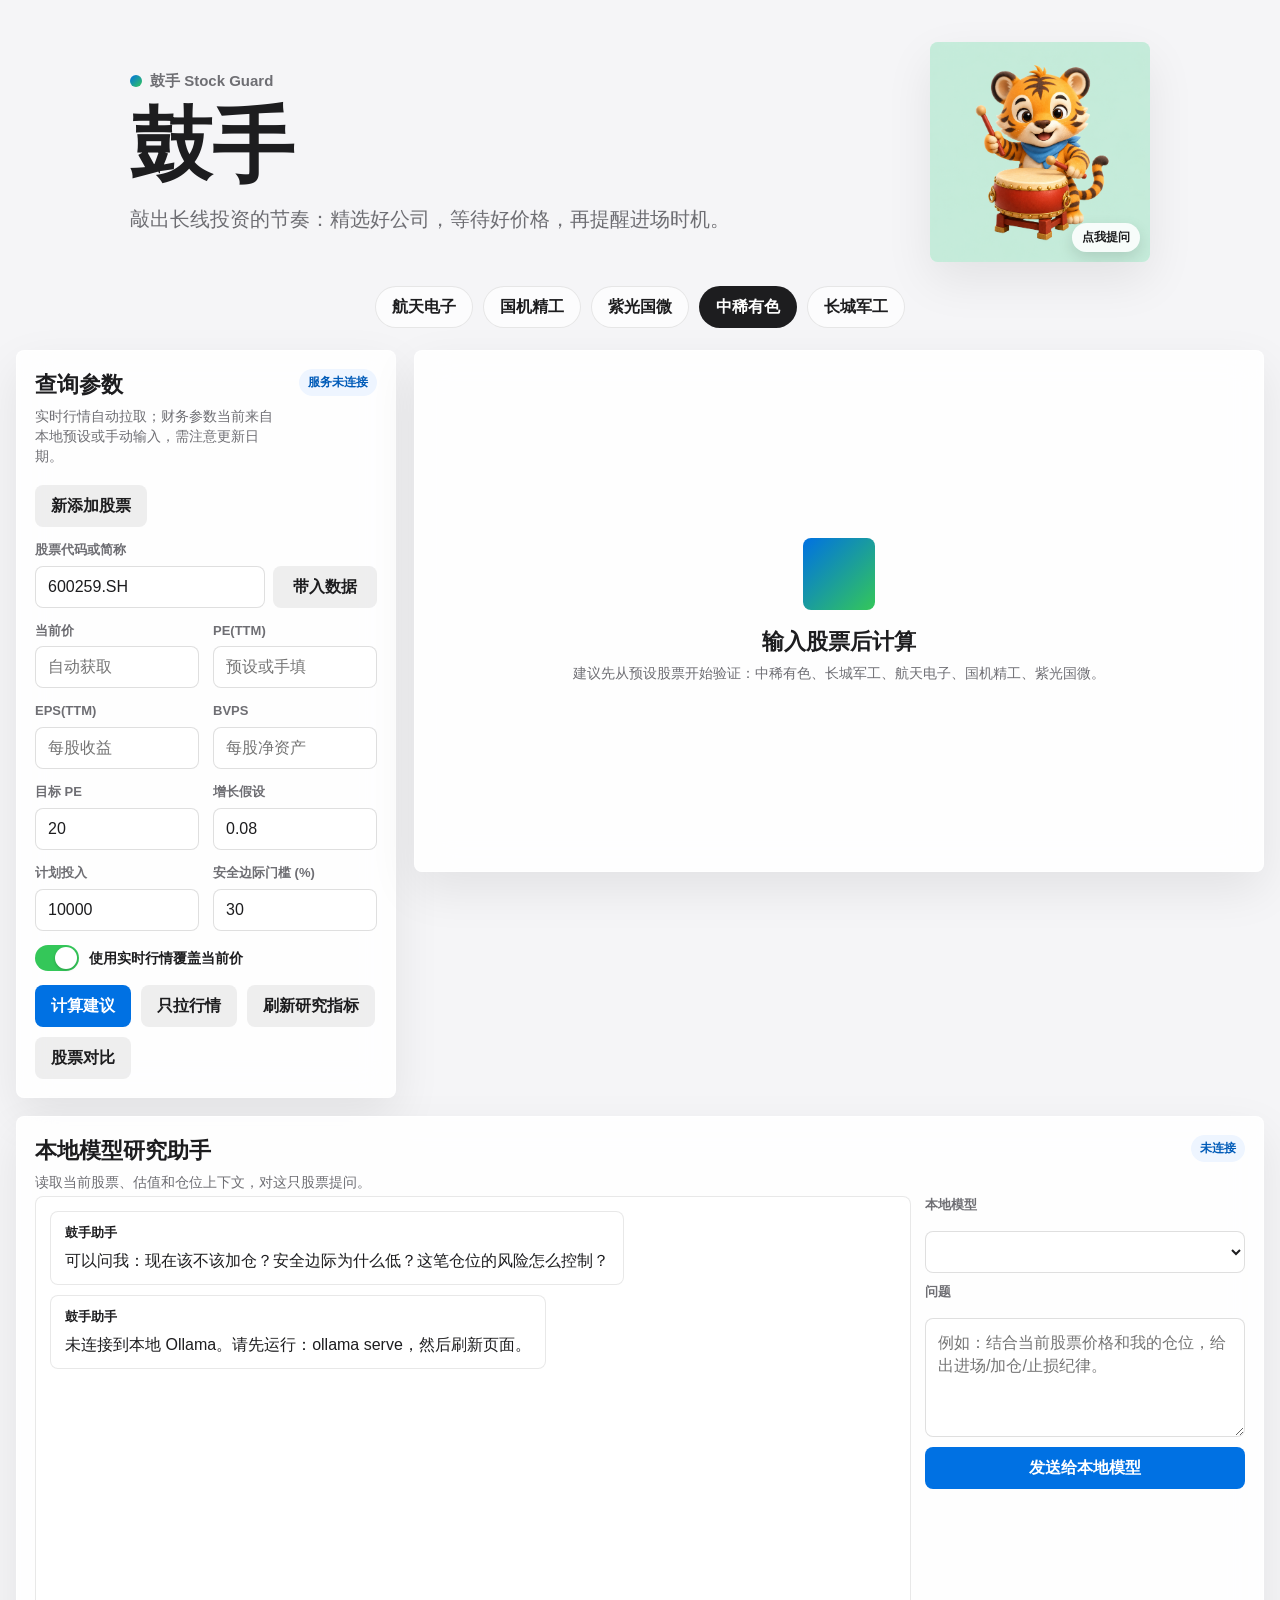
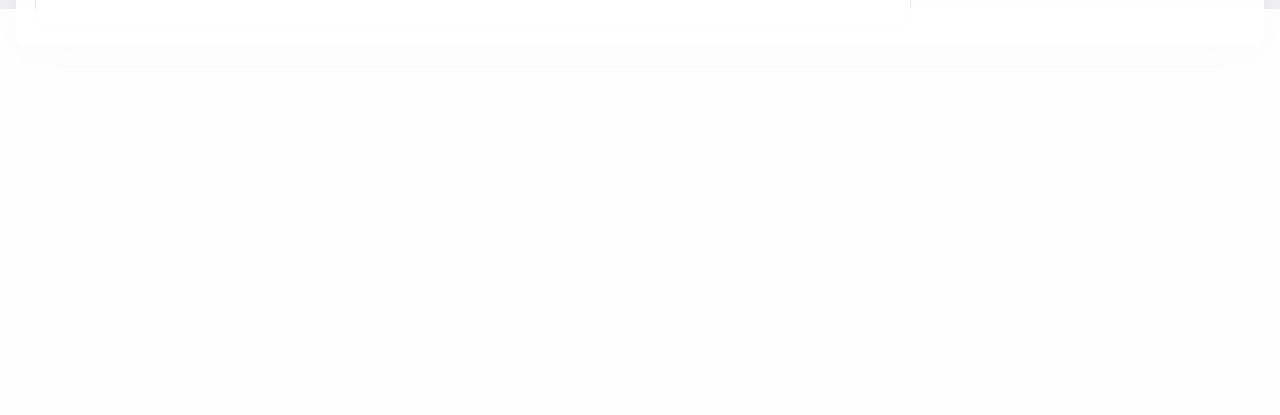
==== web/index.html @ e53aed9f "Initial Stock Guard project" ====
<!doctype html>
<html lang="zh-CN">
  <head>
    <meta charset="utf-8" />
    <meta name="viewport" content="width=device-width, initial-scale=1" />
    <title>鼓手 Stock Guard</title>
    <link rel="stylesheet" href="styles.css" />
  </head>
  <body>
    <main class="shell">
      <section class="hero">
        <div class="hero-copy">
          <div class="brandline">
            <span class="mark"></span>
            <span>鼓手 Stock Guard</span>
          </div>
          <h1>鼓手</h1>
          <p>敲出长线投资的节奏：精选好公司，等待好价格，再提醒进场时机。</p>
        </div>
        <button type="button" class="mascot-stage" id="mascotAsk" aria-label="点击小老虎，向本地模型提问">
          <img src="assets/stock-guard-tiger.png" alt="敲鼓的可爱小老虎" />
          <span>点我提问</span>
        </button>
        <div class="server-banner" id="serverBanner" hidden>
          当前是文件模式，请先启动本地服务，再打开 http://127.0.0.1:8787。
        </div>
      </section>

      <section class="quickbar" aria-label="预设股票">
        <button type="button" class="chip" data-symbol="600879.SH">航天电子</button>
        <button type="button" class="chip" data-symbol="002046.SZ">国机精工</button>
        <button type="button" class="chip" data-symbol="002049.SZ">紫光国微</button>
        <button type="button" class="chip active" data-symbol="600259.SH">中稀有色</button>
        <button type="button" class="chip" data-symbol="601606.SH">长城军工</button>
      </section>

      <section class="workspace">
        <form class="panel form" id="stockForm">
          <div class="panel-title">
            <div>
              <h2>查询参数</h2>
              <p>实时行情自动拉取；财务参数当前来自本地预设或手动输入，需注意更新日期。</p>
            </div>
            <span class="pill" id="status">等待连接</span>
          </div>

          <div class="toolbar wide">
            <button type="button" class="secondary" id="newStockButton">新添加股票</button>
          </div>

          <div class="field wide">
            <label for="symbol">股票代码或简称</label>
            <div class="lookup">
              <input id="symbol" name="symbol" value="600259.SH" placeholder="例如 600259.SH / 中稀有色" autocomplete="off" />
              <button type="button" class="ghost" id="loadPreset">带入数据</button>
            </div>
          </div>

          <div class="field">
            <label for="price">当前价</label>
            <input id="price" name="today_close" type="number" step="0.01" placeholder="自动获取" />
          </div>
          <div class="field">
            <label for="pe_ttm">PE(TTM)</label>
            <input id="pe_ttm" name="pe_ttm" type="number" step="0.01" placeholder="预设或手填" />
          </div>
          <div class="field">
            <label for="eps_ttm">EPS(TTM)</label>
            <input id="eps_ttm" name="eps_ttm" type="number" step="0.001" placeholder="每股收益" />
          </div>
          <div class="field">
            <label for="bvps">BVPS</label>
            <input id="bvps" name="bvps" type="number" step="0.0001" placeholder="每股净资产" />
          </div>
          <div class="field">
            <label for="target_pe">目标 PE</label>
            <input id="target_pe" name="target_pe" type="number" step="0.1" value="20" />
          </div>
          <div class="field">
            <label for="growth_rate">增长假设</label>
            <input id="growth_rate" name="growth_rate" type="number" step="0.01" value="0.08" />
          </div>
          <div class="field">
            <label for="planned_amount">计划投入</label>
            <input id="planned_amount" name="planned_amount" type="number" step="1000" value="10000" />
          </div>
          <div class="field">
            <label for="required_margin">安全边际门槛 (%)</label>
            <input id="required_margin" name="required_margin_of_safety" type="number" step="1" min="0" max="95" value="30" />
          </div>

          <label class="switch wide">
            <input id="live" name="live" type="checkbox" checked />
            <span></span>
            <b>使用实时行情覆盖当前价</b>
          </label>

          <div class="actions">
            <button type="submit">计算建议</button>
            <button type="button" class="secondary" id="quoteButton">只拉行情</button>
            <button type="button" class="secondary" id="researchButton">刷新研究指标</button>
            <a class="link-button" href="compare.html">股票对比</a>
          </div>
        </form>

        <section class="panel result" id="result">
          <div class="empty-state">
            <span class="empty-icon"></span>
            <h2>输入股票后计算</h2>
            <p>建议先从预设股票开始验证：中稀有色、长城军工、航天电子、国机精工、紫光国微。</p>
          </div>
        </section>

        <aside class="panel llm-panel" aria-label="本地模型聊天">
          <div class="panel-title">
            <div>
              <h2>本地模型研究助手</h2>
              <p>读取当前股票、估值和仓位上下文，对这只股票提问。</p>
            </div>
            <span class="pill" id="llmStatus">检测中</span>
          </div>
          <div class="chat-layout">
            <div class="chat-log" id="chatLog">
              <div class="chat-message assistant">
                <b>鼓手助手</b>
                <p>可以问我：现在该不该加仓？安全边际为什么低？这笔仓位的风险怎么控制？</p>
              </div>
            </div>
            <div class="chat-compose">
              <label for="llmModel">本地模型</label>
              <select id="llmModel"></select>
              <label for="chatInput">问题</label>
              <textarea id="chatInput" rows="4" placeholder="例如：结合当前股票价格和我的仓位，给出进场/加仓/止损纪律。"></textarea>
              <button type="button" id="chatSend">发送给本地模型</button>
            </div>
          </div>
        </aside>
      </section>

      <section class="panel glossary">
        <div class="panel-title glossary-title">
          <div>
            <h2>参数说明</h2>
            <p>用于对照页面输入和模型回答。</p>
          </div>
        </div>
        <dl>
          <div>
            <dt>EPS(TTM)</dt>
            <dd>过去 12 个月每股收益。盈利越薄，Graham 估值通常越低。</dd>
          </div>
          <div>
            <dt>BVPS</dt>
            <dd>每股净资产，用于 Graham Number，不等于短期股价支撑位。</dd>
          </div>
          <div>
            <dt>PE(TTM)</dt>
            <dd>当前股价除以滚动每股收益。PE 高时，价格往往依赖更强预期。</dd>
          </div>
          <div>
            <dt>保守价值</dt>
            <dd>程序取三种估值里最低的一个，刻意偏保守。</dd>
          </div>
          <div>
            <dt>门槛买入线</dt>
            <dd>这是“每股价格阈值”，不是预测股价会跌到哪里。</dd>
          </div>
          <div>
            <dt>本地模型</dt>
            <dd>模型只解释当前页面数据，不自动获得页面外实时资讯。</dd>
          </div>
        </dl>
      </section>
    </main>

    <script src="app.js"></script>
  </body>
</html>
---- web/styles.css ----
:root {
  color-scheme: light;
  --bg: #f5f5f7;
  --panel: rgba(255, 255, 255, 0.88);
  --ink: #1d1d1f;
  --muted: #6e6e73;
  --line: rgba(29, 29, 31, 0.1);
  --shadow: 0 18px 48px rgba(0, 0, 0, 0.08);
  --blue: #0071e3;
  --blue-dark: #005bb8;
  --green: #0f7b43;
  --red: #b42318;
  --amber: #9a6700;
}

* {
  box-sizing: border-box;
}

body {
  margin: 0;
  min-height: 100vh;
  background: var(--bg);
  color: var(--ink);
  font: 16px/1.45 -apple-system, BlinkMacSystemFont, "SF Pro Text", "Segoe UI", sans-serif;
}

button,
input,
select,
textarea {
  font: inherit;
}

.shell {
  width: min(1540px, calc(100vw - 32px));
  margin: 0 auto;
  padding: 42px 0 56px;
}

.hero {
  display: grid;
  grid-template-columns: minmax(0, 1fr) 220px;
  gap: 28px;
  align-items: center;
  max-width: 1020px;
  margin: 0 auto 24px;
  text-align: left;
}

.brandline {
  display: inline-flex;
  align-items: center;
  gap: 8px;
  color: var(--muted);
  font-size: 15px;
  font-weight: 650;
  margin-bottom: 12px;
}

.mark {
  width: 12px;
  height: 12px;
  border-radius: 999px;
  background: linear-gradient(135deg, #0071e3, #34c759);
}

.hero h1 {
  margin: 0;
  font-size: clamp(44px, 7vw, 82px);
  line-height: 1.02;
  letter-spacing: 0;
}

.hero p {
  width: min(720px, 100%);
  margin: 18px 0 0;
  color: var(--muted);
  font-size: 20px;
}

.mascot-stage {
  width: 220px;
  height: 220px;
  margin: 0;
  padding: 0;
  border: 0;
  overflow: hidden;
  border-radius: 8px;
  background: #dff8ec;
  box-shadow: var(--shadow);
  animation: mascot-float 4.8s ease-in-out infinite;
  position: relative;
  cursor: pointer;
}

.mascot-stage img {
  width: 100%;
  height: 100%;
  object-fit: cover;
}

.mascot-stage span {
  position: absolute;
  right: 10px;
  bottom: 10px;
  border-radius: 999px;
  padding: 6px 10px;
  background: rgba(255, 255, 255, 0.86);
  color: var(--ink);
  font-size: 12px;
  font-weight: 850;
  box-shadow: 0 6px 16px rgba(0, 0, 0, 0.12);
}

.mascot-stage:hover {
  background: #dff8ec;
  transform: translateY(-4px);
}

@keyframes mascot-float {
  0%,
  100% {
    transform: translateY(0);
  }
  50% {
    transform: translateY(-8px);
  }
}

.server-banner {
  margin-top: 18px;
  border: 1px solid rgba(180, 35, 24, 0.18);
  border-radius: 8px;
  padding: 12px 14px;
  background: #fff4f2;
  color: var(--red);
  font-weight: 700;
}

.quickbar {
  display: flex;
  flex-wrap: wrap;
  justify-content: center;
  gap: 10px;
  margin-bottom: 22px;
}

.chip {
  height: 36px;
  border: 1px solid var(--line);
  border-radius: 999px;
  padding: 0 16px;
  background: rgba(255, 255, 255, 0.72);
  color: var(--ink);
  font-weight: 650;
  cursor: pointer;
}

.chip.active {
  background: var(--ink);
  color: #fff;
}

.workspace {
  display: grid;
  grid-template-columns: 380px minmax(560px, 1fr) 380px;
  gap: 18px;
  align-items: start;
}

.panel {
  background: var(--panel);
  border: 1px solid rgba(255, 255, 255, 0.72);
  border-radius: 8px;
  box-shadow: var(--shadow);
  backdrop-filter: blur(18px);
}

.form {
  display: grid;
  grid-template-columns: 1fr 1fr;
  gap: 14px;
  padding: 18px;
}

.panel-title {
  grid-column: 1 / -1;
  display: flex;
  align-items: start;
  justify-content: space-between;
  gap: 14px;
  padding-bottom: 4px;
}

.panel-title h2,
.empty-state h2 {
  margin: 0;
  font-size: 22px;
  letter-spacing: 0;
}

.panel-title p,
.empty-state p {
  margin: 5px 0 0;
  color: var(--muted);
  font-size: 14px;
}

.toolbar {
  display: flex;
  justify-content: flex-start;
}

.pill {
  flex: 0 0 auto;
  border-radius: 999px;
  padding: 5px 9px;
  background: #eef5ff;
  color: var(--blue-dark);
  font-size: 12px;
  font-weight: 800;
}

.field {
  min-width: 0;
}

.wide {
  grid-column: 1 / -1;
}

label {
  display: block;
  margin-bottom: 6px;
  color: var(--muted);
  font-size: 13px;
  font-weight: 700;
}

input,
select,
textarea {
  width: 100%;
  border: 1px solid rgba(29, 29, 31, 0.14);
  border-radius: 8px;
  background: rgba(255, 255, 255, 0.82);
  color: var(--ink);
}

input,
select {
  height: 42px;
  padding: 0 12px;
}

textarea {
  min-height: 112px;
  resize: vertical;
  padding: 12px;
}

input:focus,
select:focus,
textarea:focus {
  outline: 3px solid rgba(0, 113, 227, 0.14);
  border-color: rgba(0, 113, 227, 0.58);
}

.lookup {
  display: grid;
  grid-template-columns: 1fr 104px;
  gap: 8px;
}

.switch {
  display: grid;
  grid-template-columns: 44px 1fr;
  align-items: center;
  column-gap: 10px;
  margin: 0;
  color: var(--ink);
}

.switch input {
  position: absolute;
  opacity: 0;
  pointer-events: none;
}

.switch span {
  width: 44px;
  height: 26px;
  border-radius: 999px;
  background: #d2d2d7;
  position: relative;
  transition: background 160ms ease;
}

.switch span::after {
  content: "";
  position: absolute;
  width: 22px;
  height: 22px;
  left: 2px;
  top: 2px;
  border-radius: 999px;
  background: #fff;
  box-shadow: 0 1px 3px rgba(0, 0, 0, 0.2);
  transition: transform 160ms ease;
}

.switch input:checked + span {
  background: #34c759;
}

.switch input:checked + span::after {
  transform: translateX(18px);
}

.switch b {
  font-size: 14px;
}

.actions {
  grid-column: 1 / -1;
  display: flex;
  gap: 10px;
  flex-wrap: wrap;
}

button {
  min-height: 42px;
  border: 0;
  border-radius: 8px;
  padding: 0 16px;
  background: var(--blue);
  color: #fff;
  font-weight: 750;
  cursor: pointer;
}

button:hover {
  background: var(--blue-dark);
}

button.secondary,
button.ghost {
  background: rgba(29, 29, 31, 0.07);
  color: var(--ink);
}

button.secondary:hover,
button.ghost:hover {
  background: rgba(29, 29, 31, 0.12);
}

.result {
  min-height: 520px;
  padding: 22px;
  overflow: visible;
}

.glossary {
  margin-top: 18px;
  min-height: auto;
  padding: 18px;
}

.glossary-title {
  padding-bottom: 8px;
  border-bottom: 1px solid var(--line);
  margin-bottom: 10px;
}

.glossary dl {
  margin: 0;
  display: grid;
  grid-template-columns: repeat(6, minmax(0, 1fr));
  gap: 12px;
}

.glossary dl div {
  padding: 12px;
  border: 1px solid var(--line);
  border-radius: 8px;
  background: rgba(255, 255, 255, 0.58);
}

.glossary dl div:last-child {
  border-bottom: 1px solid var(--line);
}

.glossary dt {
  margin-bottom: 5px;
  color: var(--ink);
  font-weight: 850;
}

.glossary dd {
  margin: 0;
  color: var(--muted);
  font-size: 14px;
}

.empty-state {
  height: 476px;
  display: grid;
  place-content: center;
  text-align: center;
}

.empty-icon {
  width: 72px;
  height: 72px;
  border-radius: 8px;
  background: linear-gradient(135deg, #0071e3, #34c759);
  margin: 0 auto 16px;
}

.result-head {
  display: grid;
  grid-template-columns: 1fr auto;
  gap: 16px;
  align-items: start;
  border-bottom: 1px solid var(--line);
  padding-bottom: 18px;
  margin-bottom: 18px;
}

.name {
  font-size: 30px;
  line-height: 1.1;
  font-weight: 850;
}

.detail-link {
  color: inherit;
  text-decoration: none;
}

.detail-link:hover {
  color: var(--blue);
}

.sub {
  margin-top: 6px;
  color: var(--muted);
  font-size: 14px;
}

.action {
  border-radius: 8px;
  padding: 8px 11px;
  background: #fff8e5;
  color: var(--amber);
  font-size: 13px;
  font-weight: 850;
  white-space: nowrap;
}

.action.bad {
  background: #fff1f0;
  color: var(--red);
}

.action.good {
  background: #eaf8ef;
  color: var(--green);
}

.hero-metric {
  display: grid;
  grid-template-columns: 1fr 1fr;
  gap: 12px;
  margin-bottom: 12px;
}

.big-number {
  border-radius: 8px;
  padding: 16px;
  background: #f9f9fb;
  border: 1px solid var(--line);
}

.big-number span,
.metric span {
  display: block;
  color: var(--muted);
  font-size: 12px;
  font-weight: 750;
  margin-bottom: 5px;
}

.big-number strong {
  display: block;
  font-size: 34px;
  line-height: 1;
}

.metrics {
  display: grid;
  grid-template-columns: repeat(4, minmax(140px, 1fr));
  gap: 10px;
  margin-bottom: 16px;
}

.lenses {
  display: grid;
  grid-template-columns: repeat(3, minmax(0, 1fr));
  gap: 10px;
  margin-bottom: 16px;
}

.lens {
  min-height: 110px;
  border-radius: 8px;
  border: 1px solid var(--line);
  padding: 14px;
  display: grid;
  gap: 8px;
  align-content: start;
  background: rgba(255, 255, 255, 0.58);
}

.lens span {
  color: var(--muted);
  font-size: 12px;
  font-weight: 800;
}

.lens strong {
  font-size: 15px;
  line-height: 1.5;
}

.lens.good {
  background: #effaf3;
  border-color: rgba(15, 123, 67, 0.18);
}

.lens.watch {
  background: #fff9eb;
  border-color: rgba(154, 103, 0, 0.18);
}

.lens.bad {
  background: #fff3f2;
  border-color: rgba(180, 35, 24, 0.18);
}

.research-board {
  border-radius: 8px;
  border: 1px solid var(--line);
  background: rgba(255, 255, 255, 0.58);
  padding: 14px;
  margin-bottom: 16px;
}

.research-head {
  display: flex;
  align-items: center;
  justify-content: space-between;
  gap: 12px;
  margin-bottom: 12px;
}

.research-head h2 {
  margin: 0;
  font-size: 16px;
}

.research-head span {
  color: var(--muted);
  font-size: 12px;
  font-weight: 800;
}

.research-grid {
  display: grid;
  grid-template-columns: repeat(3, minmax(0, 1fr));
  gap: 10px;
}

.research-card {
  min-height: 78px;
  border-radius: 8px;
  padding: 12px;
  border: 1px solid var(--line);
  background: #fafafa;
}

.research-card span {
  display: block;
  color: var(--muted);
  font-size: 12px;
  font-weight: 800;
  margin-bottom: 6px;
}

.research-card strong {
  font-size: 20px;
}

.research-card.good {
  background: #effaf3;
}

.research-card.watch {
  background: #fff9eb;
}

.research-card.bad {
  background: #fff3f2;
}

.bars {
  display: grid;
  gap: 10px;
  margin-top: 14px;
}

.bar-row {
  display: grid;
  grid-template-columns: 86px 1fr 72px;
  align-items: center;
  gap: 10px;
}

.bar-row span,
.bar-row strong {
  font-size: 12px;
  font-weight: 800;
  color: var(--muted);
}

.bar-row strong {
  color: var(--ink);
  text-align: right;
}

.bar-row i {
  display: block;
  height: 10px;
  border-radius: 999px;
  overflow: hidden;
  background: rgba(29, 29, 31, 0.08);
}

.bar-row b {
  display: block;
  height: 100%;
  border-radius: inherit;
  background: linear-gradient(90deg, #0071e3, #34c759);
}

.metric {
  border: 1px solid var(--line);
  border-radius: 8px;
  padding: 12px;
  min-height: 76px;
  background: rgba(255, 255, 255, 0.58);
}

.metric strong {
  display: block;
  font-size: 20px;
}

.explain {
  display: grid;
  grid-template-columns: 1fr 1fr;
  gap: 12px;
}

.box {
  border-radius: 8px;
  background: #f9f9fb;
  border: 1px solid var(--line);
  padding: 14px;
}

.box h2 {
  font-size: 16px;
  margin: 0 0 10px;
}

.box p {
  display: flex;
  justify-content: space-between;
  gap: 12px;
  margin: 8px 0;
  color: var(--muted);
}

.detail-shell {
  max-width: 1120px;
}

.compact-hero {
  grid-template-columns: 1fr;
  max-width: none;
  margin-bottom: 18px;
}

.detail-panel {
  padding: 20px;
}

.detail-actions {
  margin-bottom: 16px;
}

.link-button {
  display: inline-flex;
  align-items: center;
  min-height: 42px;
  border-radius: 8px;
  padding: 0 16px;
  background: rgba(29, 29, 31, 0.07);
  color: var(--ink);
  text-decoration: none;
  font-weight: 750;
}

.detail-grid {
  display: grid;
  grid-template-columns: repeat(3, minmax(0, 1fr));
  gap: 14px;
}

.trend-grid,
.compare-grid {
  display: grid;
  grid-template-columns: repeat(2, minmax(0, 1fr));
  gap: 14px;
}

.trend-card,
.compare-card,
.compare-panel {
  border-radius: 8px;
  border: 1px solid var(--line);
  background: rgba(255, 255, 255, 0.64);
  padding: 16px;
}

.trend-card h2,
.compare-card h2 {
  margin: 0 0 14px;
  font-size: 18px;
}

.trend-card.placeholder {
  display: grid;
  align-content: center;
}

.trend-card.placeholder p {
  margin: 0;
  color: var(--muted);
}

.trend-bars {
  height: 210px;
  display: grid;
  grid-template-columns: repeat(4, 1fr);
  gap: 12px;
  align-items: end;
}

.trend-col {
  display: grid;
  justify-items: center;
  gap: 8px;
}

.trend-col strong,
.trend-col span {
  font-size: 12px;
  color: var(--muted);
}

.trend-col i {
  width: 34px;
  border-radius: 10px 10px 4px 4px;
  display: block;
}

.trend-col i.blue {
  background: linear-gradient(180deg, #5ba7ff, #0071e3);
}

.trend-col i.green {
  background: linear-gradient(180deg, #61d58a, #0f7b43);
}

.trend-col i.amber {
  background: linear-gradient(180deg, #f2c94c, #9a6700);
}

.compare-panel {
  padding: 18px;
}

.llm-panel {
  padding: 18px;
  position: sticky;
  top: 16px;
}

.chat-layout {
  display: grid;
  grid-template-columns: 1fr;
  gap: 14px;
}

.chat-log {
  height: 430px;
  overflow: auto;
  display: flex;
  flex-direction: column;
  gap: 10px;
  border-radius: 8px;
  border: 1px solid var(--line);
  background: rgba(255, 255, 255, 0.58);
  padding: 14px;
}

.chat-message {
  max-width: 100%;
  border-radius: 8px;
  border: 1px solid var(--line);
  padding: 12px 14px;
  background: #fff;
}

.chat-message.user {
  align-self: flex-end;
  background: #eef5ff;
}

.chat-message.assistant {
  align-self: flex-start;
}

.chat-message b {
  display: block;
  margin-bottom: 6px;
  font-size: 13px;
}

.chat-message p {
  margin: 0;
  color: var(--ink);
  white-space: pre-wrap;
}

.chat-message small {
  display: block;
  margin-top: 8px;
  color: var(--muted);
  font-size: 12px;
  line-height: 1.45;
}

.chat-compose {
  display: grid;
  align-content: start;
  gap: 10px;
}

.chat-compose button:disabled {
  opacity: 0.58;
  cursor: wait;
}

@media (max-width: 1180px) {
  .workspace {
    grid-template-columns: 370px minmax(0, 1fr);
  }

  .llm-panel {
    grid-column: 1 / -1;
    position: static;
  }

  .chat-layout {
    grid-template-columns: minmax(0, 1fr) 320px;
  }

  .glossary dl {
    grid-template-columns: repeat(3, minmax(0, 1fr));
  }
}

@media (max-width: 900px) {
  .hero,
  .workspace,
  .chat-layout,
  .glossary dl {
    grid-template-columns: 1fr;
  }

  .mascot-stage {
    width: 160px;
    height: 160px;
  }

  .metrics,
  .lenses,
  .research-grid,
  .explain {
    grid-template-columns: 1fr 1fr;
  }
}

.snapshot-form {
  display: grid;
  grid-template-columns: 180px 180px auto;
  gap: 12px;
  align-items: end;
  margin-bottom: 18px;
}

.compare-form {
  display: grid;
  grid-template-columns: 1fr 1fr auto auto;
  gap: 12px;
  align-items: end;
  margin-bottom: 18px;
}

.compare-card p {
  display: flex;
  justify-content: space-between;
  gap: 14px;
  margin: 10px 0;
}

.compare-card span {
  color: var(--muted);
}

.compact-empty {
  height: 240px;
}

.box p strong {
  color: var(--ink);
}

@media (max-width: 1280px) {
  .workspace {
    grid-template-columns: 380px minmax(520px, 1fr);
  }

  .llm-panel {
    grid-column: 1 / -1;
    position: static;
  }

  .chat-layout {
    grid-template-columns: minmax(0, 1fr) 320px;
  }

  .glossary dl {
    grid-template-columns: repeat(3, minmax(0, 1fr));
  }
}

@media (max-width: 900px) {
  .shell {
    width: min(100vw - 24px, 680px);
    padding-top: 26px;
  }

  .hero {
    display: block;
  }

  .mascot-stage {
    width: 180px;
    height: 180px;
    margin-top: 20px;
  }

  .quickbar {
    justify-content: flex-start;
  }

  .workspace,
  .result-head,
  .hero-metric,
  .explain,
  .lenses,
  .research-head {
    display: block;
  }

  .form {
    margin-bottom: 16px;
  }

  .metrics {
    grid-template-columns: 1fr 1fr;
  }

  .action {
    display: inline-block;
    margin-top: 12px;
  }

  .big-number {
    margin-bottom: 10px;
  }

  .lens {
    margin-bottom: 10px;
  }

  .research-grid {
    grid-template-columns: 1fr 1fr;
  }

  .bar-row {
    grid-template-columns: 76px 1fr 64px;
  }

  .detail-grid {
    grid-template-columns: 1fr;
  }

  .trend-grid,
  .compare-grid,
  .compare-form,
  .snapshot-form {
    grid-template-columns: 1fr;
  }
}
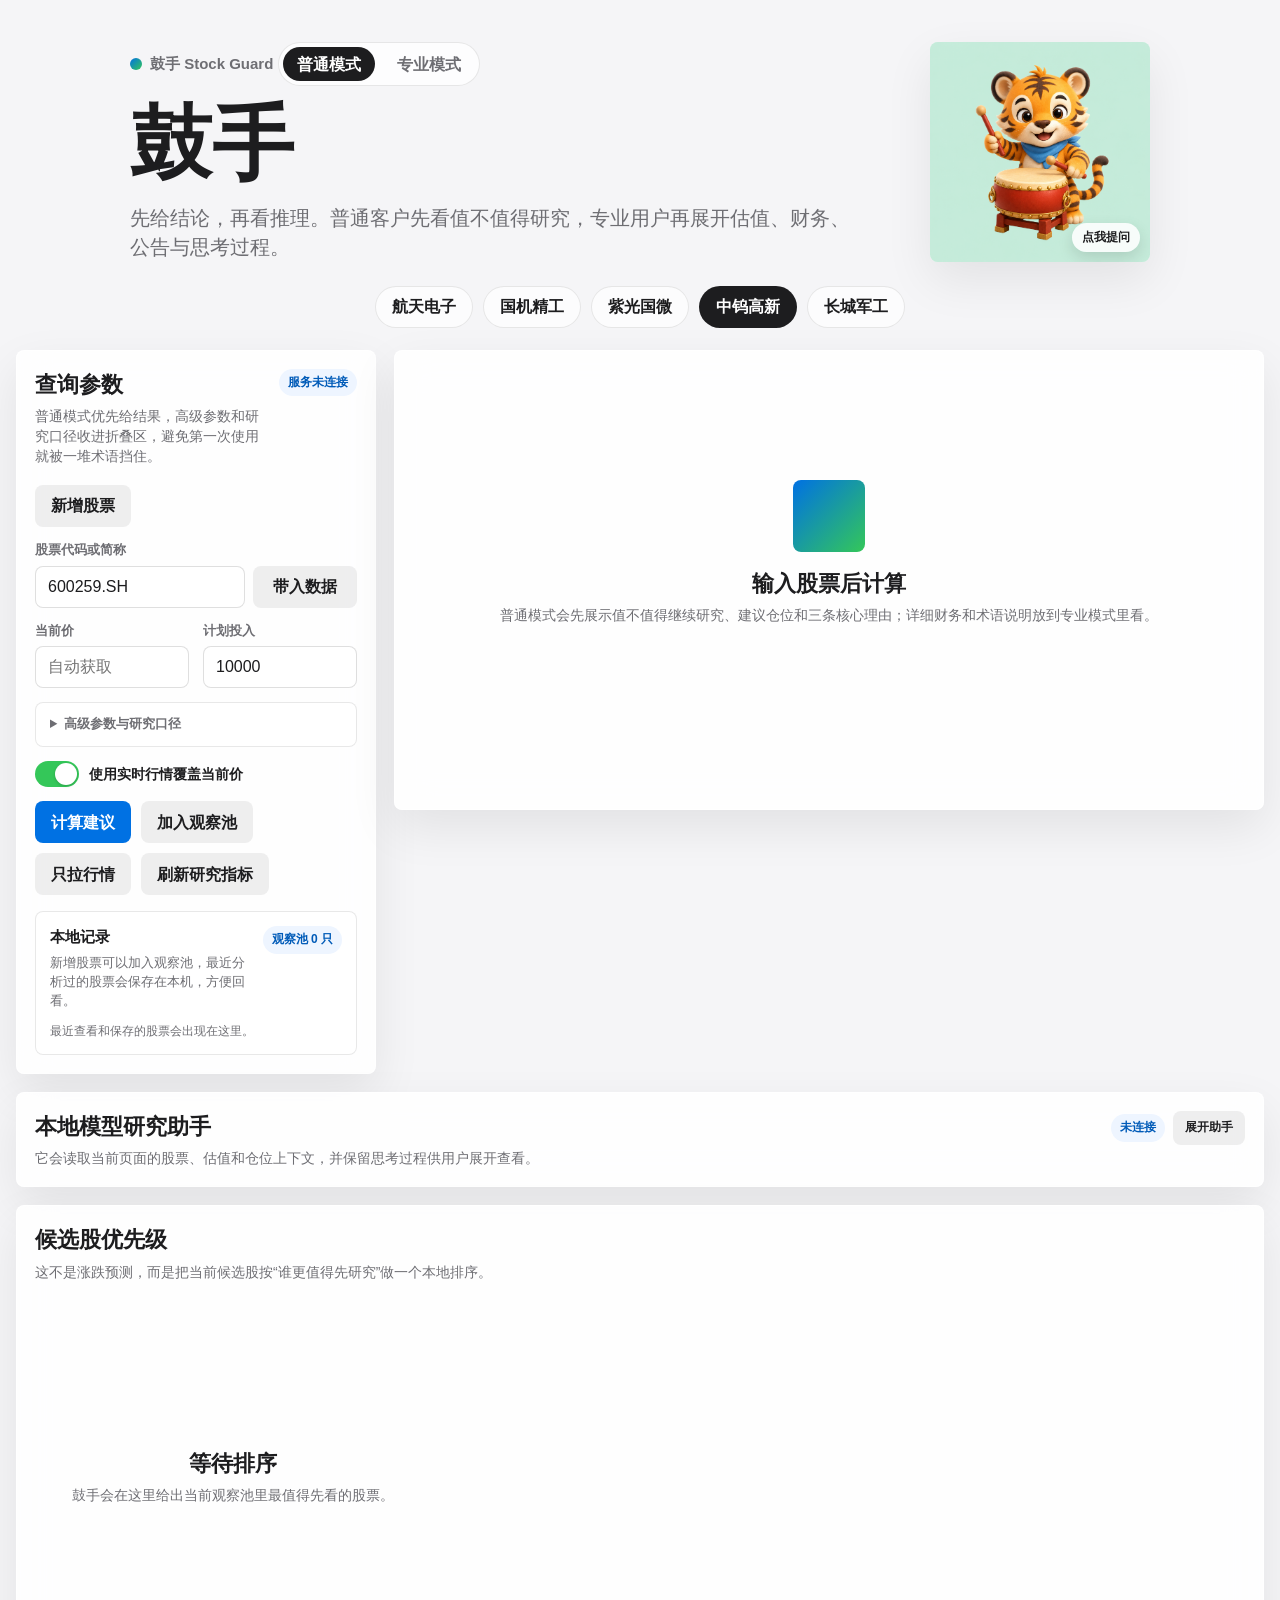
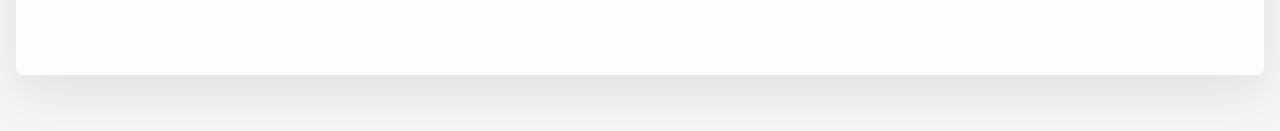
==== commit 79b3debc: "Prepare public open-source release" ====
--- a/web/index.html
+++ b/web/index.html
@@ -3,10 +3,11 @@
   <head>
     <meta charset="utf-8" />
     <meta name="viewport" content="width=device-width, initial-scale=1" />
+    <link rel="icon" href="assets/stock-guard.ico" />
     <title>鼓手 Stock Guard</title>
     <link rel="stylesheet" href="styles.css" />
   </head>
-  <body>
+  <body class="mode-simple">
     <main class="shell">
       <section class="hero">
         <div class="hero-copy">
@@ -14,15 +15,19 @@
             <span class="mark"></span>
             <span>鼓手 Stock Guard</span>
           </div>
+          <div class="mode-switch" role="tablist" aria-label="界面模式">
+            <button type="button" class="mode-chip active" data-mode="simple">普通模式</button>
+            <button type="button" class="mode-chip" data-mode="pro">专业模式</button>
+          </div>
           <h1>鼓手</h1>
-          <p>敲出长线投资的节奏：精选好公司，等待好价格，再提醒进场时机。</p>
+          <p>先给结论，再看推理。普通客户先看值不值得研究，专业用户再展开估值、财务、公告与思考过程。</p>
         </div>
         <button type="button" class="mascot-stage" id="mascotAsk" aria-label="点击小老虎，向本地模型提问">
-          <img src="assets/stock-guard-tiger.png" alt="敲鼓的可爱小老虎" />
+          <img src="assets/stock-guard-tiger.png" alt="鼓手小老虎" />
           <span>点我提问</span>
         </button>
         <div class="server-banner" id="serverBanner" hidden>
-          当前是文件模式，请先启动本地服务，再打开 http://127.0.0.1:8787。
+          当前是文件模式，请先启动本地服务，再打开 http://127.0.0.1:8787
         </div>
       </section>
 
@@ -30,7 +35,7 @@
         <button type="button" class="chip" data-symbol="600879.SH">航天电子</button>
         <button type="button" class="chip" data-symbol="002046.SZ">国机精工</button>
         <button type="button" class="chip" data-symbol="002049.SZ">紫光国微</button>
-        <button type="button" class="chip active" data-symbol="600259.SH">中稀有色</button>
+        <button type="button" class="chip active" data-symbol="600259.SH">中钨高新</button>
         <button type="button" class="chip" data-symbol="601606.SH">长城军工</button>
       </section>
 
@@ -39,55 +44,61 @@
           <div class="panel-title">
             <div>
               <h2>查询参数</h2>
-              <p>实时行情自动拉取；财务参数当前来自本地预设或手动输入，需注意更新日期。</p>
+              <p>普通模式优先给结果，高级参数和研究口径收进折叠区，避免第一次使用就被一堆术语挡住。</p>
             </div>
             <span class="pill" id="status">等待连接</span>
           </div>
 
-          <div class="toolbar wide">
-            <button type="button" class="secondary" id="newStockButton">新添加股票</button>
+          <div class="toolbar wide simple-only">
+            <button type="button" class="secondary" id="newStockButton">新增股票</button>
           </div>
 
           <div class="field wide">
             <label for="symbol">股票代码或简称</label>
             <div class="lookup">
-              <input id="symbol" name="symbol" value="600259.SH" placeholder="例如 600259.SH / 中稀有色" autocomplete="off" />
+              <input id="symbol" name="symbol" value="600259.SH" placeholder="例如 600259.SH / 中钨高新" autocomplete="off" />
               <button type="button" class="ghost" id="loadPreset">带入数据</button>
             </div>
           </div>
 
-          <div class="field">
+          <div class="field simple-key">
             <label for="price">当前价</label>
             <input id="price" name="today_close" type="number" step="0.01" placeholder="自动获取" />
           </div>
-          <div class="field">
-            <label for="pe_ttm">PE(TTM)</label>
-            <input id="pe_ttm" name="pe_ttm" type="number" step="0.01" placeholder="预设或手填" />
-          </div>
-          <div class="field">
-            <label for="eps_ttm">EPS(TTM)</label>
-            <input id="eps_ttm" name="eps_ttm" type="number" step="0.001" placeholder="每股收益" />
-          </div>
-          <div class="field">
-            <label for="bvps">BVPS</label>
-            <input id="bvps" name="bvps" type="number" step="0.0001" placeholder="每股净资产" />
-          </div>
-          <div class="field">
-            <label for="target_pe">目标 PE</label>
-            <input id="target_pe" name="target_pe" type="number" step="0.1" value="20" />
-          </div>
-          <div class="field">
-            <label for="growth_rate">增长假设</label>
-            <input id="growth_rate" name="growth_rate" type="number" step="0.01" value="0.08" />
-          </div>
-          <div class="field">
+          <div class="field simple-key">
             <label for="planned_amount">计划投入</label>
             <input id="planned_amount" name="planned_amount" type="number" step="1000" value="10000" />
           </div>
-          <div class="field">
-            <label for="required_margin">安全边际门槛 (%)</label>
-            <input id="required_margin" name="required_margin_of_safety" type="number" step="1" min="0" max="95" value="30" />
-          </div>
+
+          <details class="advanced-panel wide" id="advancedPanel">
+            <summary>高级参数与研究口径</summary>
+            <div class="advanced-grid">
+              <div class="field">
+                <label for="pe_ttm">PE(TTM)</label>
+                <input id="pe_ttm" name="pe_ttm" type="number" step="0.01" placeholder="预设或手填" />
+              </div>
+              <div class="field">
+                <label for="eps_ttm">EPS(TTM)</label>
+                <input id="eps_ttm" name="eps_ttm" type="number" step="0.001" placeholder="每股收益" />
+              </div>
+              <div class="field">
+                <label for="bvps">BVPS</label>
+                <input id="bvps" name="bvps" type="number" step="0.0001" placeholder="每股净资产" />
+              </div>
+              <div class="field">
+                <label for="target_pe">目标 PE</label>
+                <input id="target_pe" name="target_pe" type="number" step="0.1" value="20" />
+              </div>
+              <div class="field">
+                <label for="growth_rate">增长假设</label>
+                <input id="growth_rate" name="growth_rate" type="number" step="0.01" value="0.08" />
+              </div>
+              <div class="field">
+                <label for="required_margin">安全边际门槛 (%)</label>
+                <input id="required_margin" name="required_margin_of_safety" type="number" step="1" min="0" max="95" value="30" />
+              </div>
+            </div>
+          </details>
 
           <label class="switch wide">
             <input id="live" name="live" type="checkbox" checked />
@@ -97,17 +108,31 @@
 
           <div class="actions">
             <button type="submit">计算建议</button>
+            <button type="button" class="secondary" id="saveWatchlistButton">加入观察池</button>
             <button type="button" class="secondary" id="quoteButton">只拉行情</button>
             <button type="button" class="secondary" id="researchButton">刷新研究指标</button>
-            <a class="link-button" href="compare.html">股票对比</a>
-          </div>
+            <a class="link-button pro-only" href="compare.html">股票对比</a>
+          </div>
+
+          <section class="memory-panel wide">
+            <div class="memory-head">
+              <div>
+                <h3>本地记录</h3>
+                <p>新增股票可以加入观察池，最近分析过的股票会保存在本机，方便回看。</p>
+              </div>
+              <span class="pill" id="watchlistStatus">观察池 0 只</span>
+            </div>
+            <div class="memory-list" id="recentHistory">
+              <div class="memory-empty">最近查看和保存的股票会出现在这里。</div>
+            </div>
+          </section>
         </form>
 
         <section class="panel result" id="result">
           <div class="empty-state">
             <span class="empty-icon"></span>
             <h2>输入股票后计算</h2>
-            <p>建议先从预设股票开始验证：中稀有色、长城军工、航天电子、国机精工、紫光国微。</p>
+            <p>普通模式会先展示值不值得继续研究、建议仓位和三条核心理由；详细财务和术语说明放到专业模式里看。</p>
           </div>
         </section>
 
@@ -115,33 +140,48 @@
           <div class="panel-title">
             <div>
               <h2>本地模型研究助手</h2>
-              <p>读取当前股票、估值和仓位上下文，对这只股票提问。</p>
-            </div>
-            <span class="pill" id="llmStatus">检测中</span>
+              <p>它会读取当前页面的股票、估值和仓位上下文，并保留思考过程供用户展开查看。</p>
+            </div>
+            <div class="panel-actions">
+              <span class="pill" id="llmStatus">检测中</span>
+              <button type="button" class="secondary simple-only panel-toggle" id="assistantToggle" aria-expanded="false">展开助手</button>
+            </div>
           </div>
           <div class="chat-layout">
             <div class="chat-log" id="chatLog">
               <div class="chat-message assistant">
                 <b>鼓手助手</b>
-                <p>可以问我：现在该不该加仓？安全边际为什么低？这笔仓位的风险怎么控制？</p>
+                <p>你可以直接问：这只股票现在值不值得继续研究？为什么说安全边际不够？如果只允许轻仓，应该怎么看仓位纪律？</p>
               </div>
             </div>
             <div class="chat-compose">
-              <label for="llmModel">本地模型</label>
-              <select id="llmModel"></select>
+              <div class="simple-only quick-prompts">
+                <button type="button" class="ghost llm-chip" data-prompt="用一句话解释当前结论为什么成立。">解释结论</button>
+                <button type="button" class="ghost llm-chip" data-prompt="如果我只允许轻仓，下一步最该观察什么？">下一步看什么</button>
+                <button type="button" class="ghost llm-chip" data-prompt="给我一个更适合继续跟踪的价格区间。">再看什么价位</button>
+              </div>
+              <div class="pro-only chat-settings">
+                <label for="llmModel">本地模型</label>
+                <select id="llmModel"></select>
+                <label class="switch" for="onlineResearch">
+                  <input id="onlineResearch" type="checkbox" checked />
+                  <span aria-hidden="true"></span>
+                  联网读取公司公告
+                </label>
+              </div>
               <label for="chatInput">问题</label>
-              <textarea id="chatInput" rows="4" placeholder="例如：结合当前股票价格和我的仓位，给出进场/加仓/止损纪律。"></textarea>
+              <textarea id="chatInput" rows="4" placeholder="例如：结合当前股票价格和我的仓位，给出继续观察 / 分批买入 / 暂不参与的理由。"></textarea>
               <button type="button" id="chatSend">发送给本地模型</button>
             </div>
           </div>
         </aside>
       </section>
 
-      <section class="panel glossary">
+      <section class="panel glossary pro-only">
         <div class="panel-title glossary-title">
           <div>
             <h2>参数说明</h2>
-            <p>用于对照页面输入和模型回答。</p>
+            <p>用于对照页面输入、研究面板和模型回答。</p>
           </div>
         </div>
         <dl>
@@ -155,7 +195,7 @@
           </div>
           <div>
             <dt>PE(TTM)</dt>
-            <dd>当前股价除以滚动每股收益。PE 高时，价格往往依赖更强预期。</dd>
+            <dd>当前股价除以滚动每股收益。PE 高时，价格往往更依赖预期。</dd>
           </div>
           <div>
             <dt>保守价值</dt>
@@ -163,11 +203,11 @@
           </div>
           <div>
             <dt>门槛买入线</dt>
-            <dd>这是“每股价格阈值”，不是预测股价会跌到哪里。</dd>
-          </div>
-          <div>
-            <dt>本地模型</dt>
-            <dd>模型只解释当前页面数据，不自动获得页面外实时资讯。</dd>
+            <dd>这是按安全边际反推的纪律价格，不是预测股价会跌到哪里。</dd>
+          </div>
+          <div>
+            <dt>模型思考过程</dt>
+            <dd>前端会保留本地模型的推理文本，默认折叠展示，方便审阅与复盘。</dd>
           </div>
         </dl>
       </section>
--- a/web/styles.css
+++ b/web/styles.css
@@ -58,6 +58,29 @@
   margin-bottom: 12px;
 }
 
+.mode-switch {
+  display: inline-flex;
+  gap: 8px;
+  margin-bottom: 16px;
+  padding: 4px;
+  border: 1px solid var(--line);
+  border-radius: 999px;
+  background: rgba(255, 255, 255, 0.8);
+}
+
+.mode-chip {
+  min-height: 34px;
+  padding: 0 14px;
+  border-radius: 999px;
+  background: transparent;
+  color: var(--muted);
+}
+
+.mode-chip.active {
+  background: var(--ink);
+  color: #fff;
+}
+
 .mark {
   width: 12px;
   height: 12px;
@@ -193,6 +216,14 @@
   padding-bottom: 4px;
 }
 
+.panel-actions {
+  display: inline-flex;
+  align-items: center;
+  gap: 8px;
+  flex-wrap: wrap;
+  justify-content: flex-end;
+}
+
 .panel-title h2,
 .empty-state h2 {
   margin: 0;
@@ -228,6 +259,27 @@
 
 .wide {
   grid-column: 1 / -1;
+}
+
+.advanced-panel {
+  border: 1px solid var(--line);
+  border-radius: 8px;
+  background: rgba(255, 255, 255, 0.72);
+}
+
+.advanced-panel summary {
+  cursor: pointer;
+  padding: 12px 14px;
+  color: var(--muted);
+  font-size: 13px;
+  font-weight: 700;
+}
+
+.advanced-grid {
+  display: grid;
+  grid-template-columns: 1fr 1fr;
+  gap: 14px;
+  padding: 0 14px 14px;
 }
 
 label {
@@ -329,6 +381,103 @@
   flex-wrap: wrap;
 }
 
+.memory-panel {
+  margin-top: 2px;
+  border: 1px solid var(--line);
+  border-radius: 8px;
+  background: rgba(255, 255, 255, 0.56);
+  padding: 14px;
+}
+
+.memory-head {
+  display: flex;
+  justify-content: space-between;
+  align-items: start;
+  gap: 12px;
+  margin-bottom: 12px;
+}
+
+.memory-head h3 {
+  margin: 0;
+  font-size: 15px;
+}
+
+.memory-head p {
+  margin: 6px 0 0;
+  color: var(--muted);
+  font-size: 13px;
+}
+
+.memory-list {
+  display: grid;
+  gap: 12px;
+}
+
+.memory-group {
+  display: grid;
+  gap: 8px;
+}
+
+.memory-label {
+  color: var(--muted);
+  font-size: 12px;
+  font-weight: 800;
+}
+
+.memory-chips {
+  display: flex;
+  flex-wrap: wrap;
+  gap: 8px;
+}
+
+.memory-chip,
+.history-item {
+  border: 1px solid var(--line);
+  border-radius: 8px;
+  background: rgba(255, 255, 255, 0.82);
+  color: var(--ink);
+}
+
+.memory-chip {
+  min-height: 34px;
+  padding: 0 12px;
+  font-size: 12px;
+  font-weight: 700;
+}
+
+.memory-history {
+  display: grid;
+  grid-template-columns: 1fr;
+  gap: 8px;
+}
+
+.history-item {
+  text-align: left;
+  padding: 10px 12px;
+}
+
+.history-item strong,
+.history-item span,
+.history-item small {
+  display: block;
+}
+
+.history-item strong {
+  font-size: 14px;
+}
+
+.history-item span,
+.history-item small,
+.memory-empty,
+.memory-empty.inline {
+  color: var(--muted);
+  font-size: 12px;
+}
+
+.memory-empty.inline {
+  padding: 8px 0;
+}
+
 button {
   min-height: 42px;
   border: 0;
@@ -476,6 +625,73 @@
   margin-bottom: 12px;
 }
 
+.summary-strip {
+  display: grid;
+  grid-template-columns: repeat(4, minmax(0, 1fr));
+  gap: 12px;
+  margin-bottom: 14px;
+}
+
+.core-brief {
+  display: grid;
+  grid-template-columns: repeat(3, minmax(0, 1fr));
+  gap: 12px;
+  margin-bottom: 14px;
+}
+
+.core-card {
+  border-radius: 8px;
+  padding: 14px;
+  border: 1px solid var(--line);
+  background: rgba(255, 255, 255, 0.72);
+}
+
+.core-card.emphasis {
+  background: linear-gradient(135deg, rgba(0, 113, 227, 0.08), rgba(52, 199, 89, 0.12));
+}
+
+.core-card span {
+  display: block;
+  color: var(--muted);
+  font-size: 12px;
+  font-weight: 800;
+  margin-bottom: 8px;
+}
+
+.core-card strong {
+  display: block;
+  font-size: 18px;
+  line-height: 1.35;
+}
+
+.core-card p {
+  margin: 10px 0 0;
+  color: var(--muted);
+  font-size: 14px;
+  line-height: 1.6;
+}
+
+.summary-card {
+  border-radius: 8px;
+  padding: 14px;
+  background: rgba(255, 255, 255, 0.74);
+  border: 1px solid var(--line);
+}
+
+.summary-card span {
+  display: block;
+  color: var(--muted);
+  font-size: 12px;
+  font-weight: 750;
+  margin-bottom: 8px;
+}
+
+.summary-card strong {
+  display: block;
+  font-size: 15px;
+  line-height: 1.45;
+}
+
 .big-number {
   border-radius: 8px;
   padding: 16px;
@@ -809,10 +1025,30 @@
   top: 16px;
 }
 
+.panel-toggle {
+  min-height: 34px;
+  padding: 0 12px;
+  font-size: 12px;
+  font-weight: 800;
+}
+
 .chat-layout {
   display: grid;
   grid-template-columns: 1fr;
   gap: 14px;
+}
+
+.quick-prompts {
+  display: flex;
+  flex-wrap: wrap;
+  gap: 8px;
+}
+
+.llm-chip {
+  min-height: 34px;
+  padding: 0 12px;
+  font-size: 12px;
+  font-weight: 700;
 }
 
 .chat-log {
@@ -864,9 +1100,44 @@
   line-height: 1.45;
 }
 
+.chat-reasoning {
+  margin-top: 10px;
+  border: 1px solid var(--line);
+  border-radius: 8px;
+  background: #f8fafc;
+  overflow: hidden;
+}
+
+.chat-reasoning summary {
+  list-style: none;
+  cursor: pointer;
+  padding: 10px 12px;
+  font-size: 12px;
+  font-weight: 700;
+  color: var(--muted);
+}
+
+.chat-reasoning summary::-webkit-details-marker {
+  display: none;
+}
+
+.chat-reasoning pre {
+  margin: 0;
+  padding: 0 12px 12px;
+  white-space: pre-wrap;
+  word-break: break-word;
+  color: var(--ink);
+  font: 13px/1.55 "SFMono-Regular", Consolas, "Liberation Mono", Menlo, monospace;
+}
+
 .chat-compose {
   display: grid;
   align-content: start;
+  gap: 10px;
+}
+
+.chat-settings {
+  display: grid;
   gap: 10px;
 }
 
@@ -875,11 +1146,217 @@
   cursor: wait;
 }
 
+body.mode-simple .pro-only {
+  display: none !important;
+}
+
+body.mode-pro .simple-only {
+  display: none !important;
+}
+
+body.mode-simple .workspace {
+  grid-template-columns: 360px minmax(0, 1fr);
+}
+
+body.mode-simple .result {
+  min-height: 460px;
+}
+
+body.mode-simple .empty-state {
+  height: 360px;
+}
+
+body.mode-simple .llm-panel {
+  grid-column: 1 / -1;
+  position: static;
+}
+
+body.mode-simple .llm-panel[data-collapsed="true"] .chat-layout {
+  display: none;
+}
+
+body.mode-simple .llm-panel[data-collapsed="true"] .panel-title {
+  padding-bottom: 0;
+}
+
+.ranking-dashboard {
+  margin-top: 18px;
+  padding: 18px;
+}
+
+.ranking-dashboard.compact .ranking-list {
+  grid-template-columns: repeat(3, minmax(0, 1fr));
+}
+
+.ranking-note {
+  grid-column: 1 / -1;
+  padding: 12px 14px;
+  border-radius: 8px;
+  border: 1px dashed rgba(29, 29, 31, 0.14);
+  background: rgba(255, 255, 255, 0.48);
+  color: var(--muted);
+  font-size: 13px;
+}
+
+.ranking-head {
+  display: flex;
+  justify-content: space-between;
+  gap: 16px;
+  align-items: start;
+  margin-bottom: 14px;
+}
+
+.ranking-head h2 {
+  margin: 0;
+  font-size: 22px;
+}
+
+.ranking-head p {
+  margin: 6px 0 0;
+  color: var(--muted);
+  font-size: 14px;
+}
+
+.ranking-list {
+  display: grid;
+  grid-template-columns: repeat(3, minmax(0, 1fr));
+  gap: 12px;
+}
+
+.ranking-item {
+  border: 1px solid var(--line);
+  border-radius: 8px;
+  padding: 14px;
+  background: rgba(255, 255, 255, 0.76);
+}
+
+.ranking-item.active {
+  border-color: rgba(32, 112, 220, 0.28);
+  box-shadow: inset 0 0 0 1px rgba(32, 112, 220, 0.12);
+}
+
+.ranking-main {
+  display: flex;
+  justify-content: space-between;
+  gap: 12px;
+  align-items: start;
+}
+
+.ranking-name {
+  color: var(--ink);
+  font-size: 18px;
+  font-weight: 800;
+  text-decoration: none;
+}
+
+.ranking-name:hover {
+  text-decoration: underline;
+}
+
+.ranking-main p,
+.ranking-factors {
+  margin: 6px 0 0;
+  color: var(--muted);
+  font-size: 13px;
+}
+
+.ranking-score {
+  text-align: right;
+}
+
+.ranking-score strong {
+  display: block;
+  font-size: 26px;
+  line-height: 1;
+}
+
+.ranking-score span {
+  display: inline-block;
+  margin-top: 6px;
+  color: var(--muted);
+  font-size: 12px;
+  font-weight: 700;
+}
+
+.ranking-meta {
+  display: flex;
+  justify-content: space-between;
+  gap: 10px;
+  margin-top: 10px;
+  font-size: 12px;
+  color: var(--muted);
+}
+
+.ranking-label {
+  color: var(--blue-dark);
+  font-weight: 800;
+}
+
+.wide-box {
+  grid-column: 1 / -1;
+}
+
+.detail-summary {
+  margin: 0 0 12px;
+  color: var(--muted);
+}
+
+.intel-list {
+  display: grid;
+  gap: 12px;
+}
+
+.intel-item {
+  border: 1px solid var(--line);
+  border-radius: 10px;
+  padding: 14px;
+  background: rgba(255, 255, 255, 0.82);
+}
+
+.intel-head {
+  display: flex;
+  justify-content: space-between;
+  gap: 12px;
+  align-items: baseline;
+  margin-bottom: 8px;
+}
+
+.intel-head span {
+  color: var(--muted);
+  font-size: 12px;
+}
+
+.intel-tags {
+  display: flex;
+  flex-wrap: wrap;
+  gap: 8px;
+  margin-bottom: 10px;
+}
+
+.intel-tag {
+  padding: 4px 10px;
+  border-radius: 999px;
+  font-size: 12px;
+  border: 1px solid rgba(32, 112, 220, 0.18);
+  background: rgba(32, 112, 220, 0.08);
+  color: #1d5ec9;
+}
+
+.intel-tag.neutral {
+  border-color: rgba(99, 105, 120, 0.16);
+  background: rgba(99, 105, 120, 0.08);
+  color: #5d6470;
+}
+
 @media (max-width: 1180px) {
   .workspace {
     grid-template-columns: 370px minmax(0, 1fr);
   }
 
+  .ranking-list {
+    grid-template-columns: 1fr 1fr;
+  }
+
   .llm-panel {
     grid-column: 1 / -1;
     position: static;
@@ -891,6 +1368,10 @@
 
   .glossary dl {
     grid-template-columns: repeat(3, minmax(0, 1fr));
+  }
+
+  body.mode-simple .workspace {
+    grid-template-columns: 340px minmax(0, 1fr);
   }
 }
 
@@ -910,8 +1391,16 @@
   .metrics,
   .lenses,
   .research-grid,
-  .explain {
+  .explain,
+  .core-brief,
+  .summary-strip,
+  .advanced-grid {
     grid-template-columns: 1fr 1fr;
+  }
+
+  .quick-prompts {
+    display: grid;
+    grid-template-columns: 1fr;
   }
 }
 
@@ -993,8 +1482,10 @@
   .result-head,
   .hero-metric,
   .explain,
+  .core-brief,
   .lenses,
-  .research-head {
+  .research-head,
+  .summary-strip {
     display: block;
   }
 
@@ -1021,6 +1512,10 @@
 
   .research-grid {
     grid-template-columns: 1fr 1fr;
+  }
+
+  .advanced-grid {
+    grid-template-columns: 1fr;
   }
 
   .bar-row {
@@ -1037,4 +1532,14 @@
   .snapshot-form {
     grid-template-columns: 1fr;
   }
-}
+
+  .ranking-list,
+  .ranking-head {
+    grid-template-columns: 1fr;
+    display: block;
+  }
+
+  .ranking-item {
+    margin-bottom: 12px;
+  }
+}
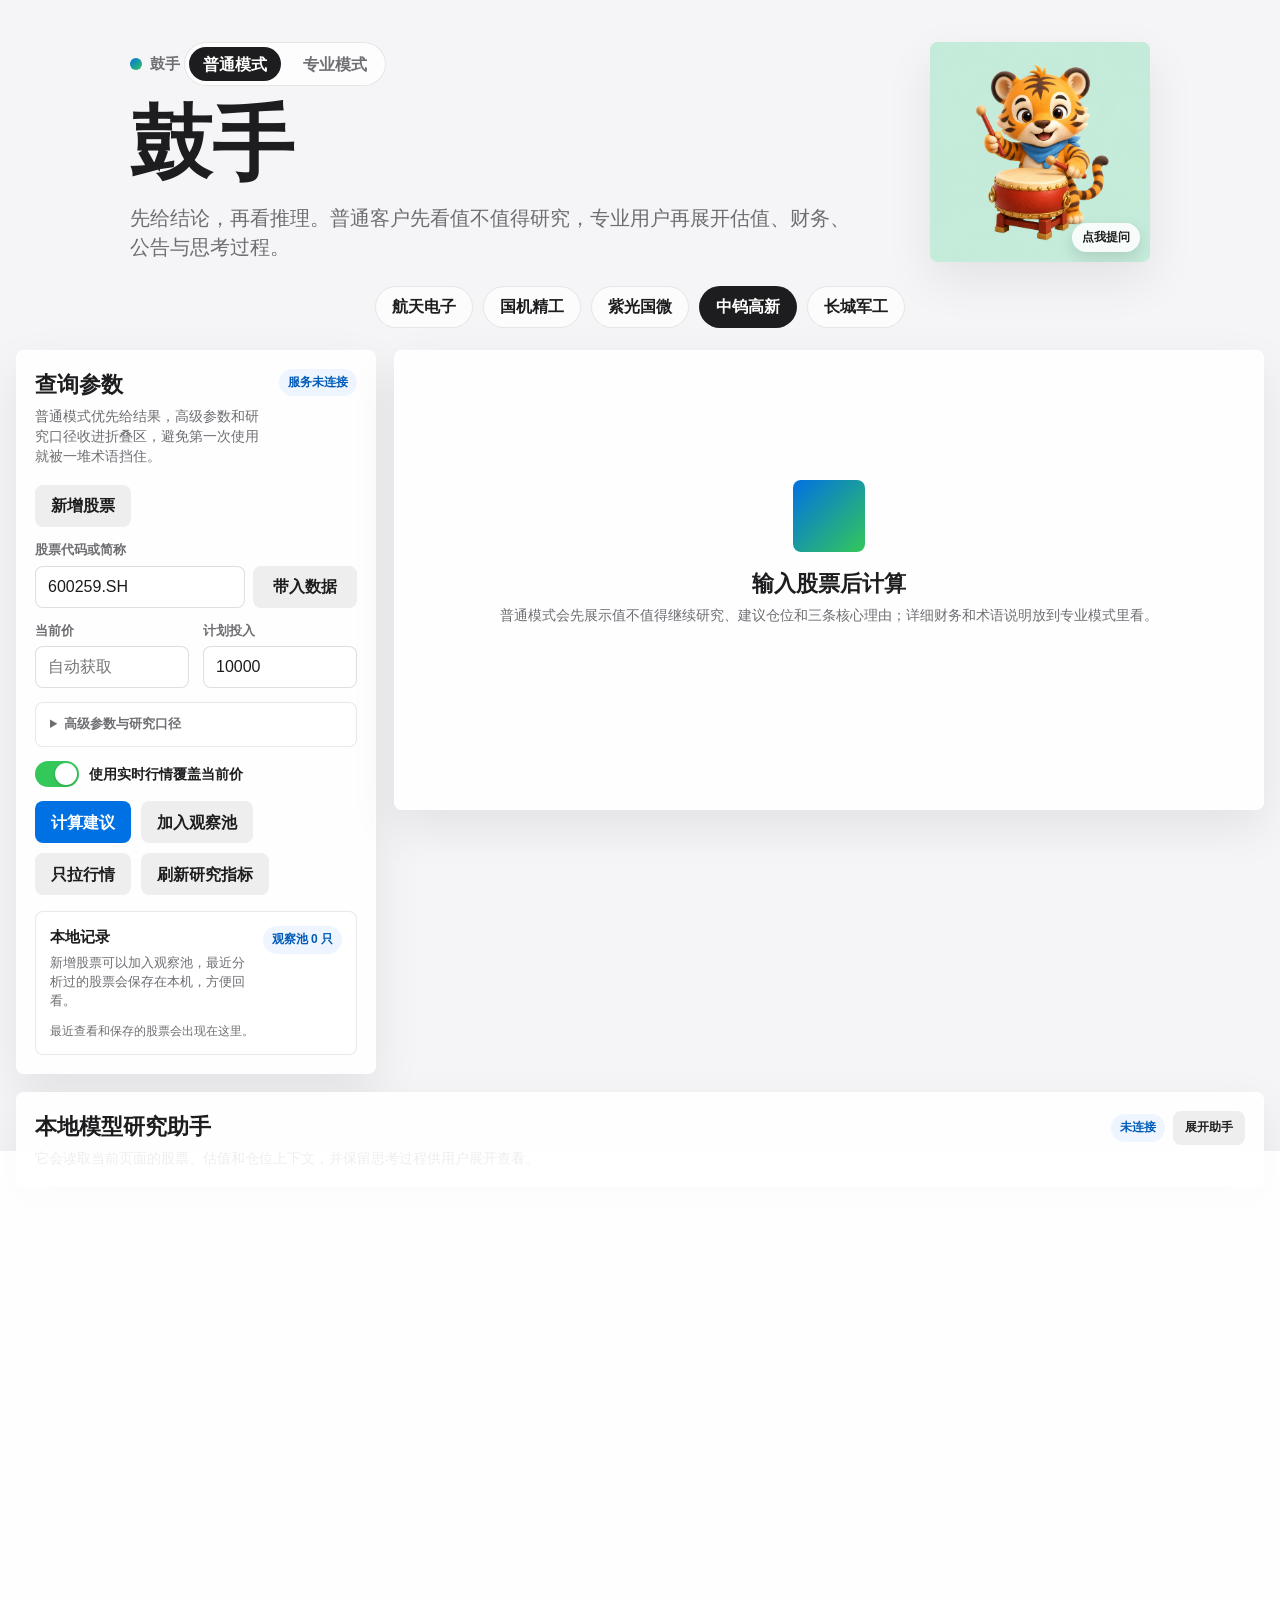
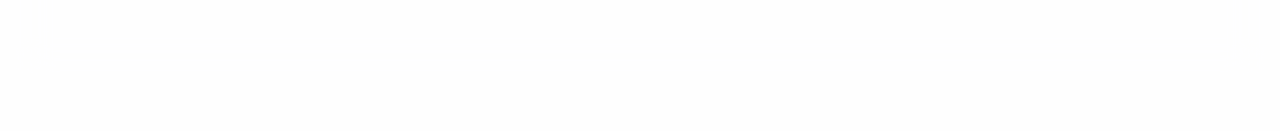
==== commit 159e316d: "Clean up public branding and repository contents" ====
--- a/web/index.html
+++ b/web/index.html
@@ -4,7 +4,7 @@
     <meta charset="utf-8" />
     <meta name="viewport" content="width=device-width, initial-scale=1" />
     <link rel="icon" href="assets/stock-guard.ico" />
-    <title>鼓手 Stock Guard</title>
+    <title>鼓手</title>
     <link rel="stylesheet" href="styles.css" />
   </head>
   <body class="mode-simple">
@@ -13,7 +13,7 @@
         <div class="hero-copy">
           <div class="brandline">
             <span class="mark"></span>
-            <span>鼓手 Stock Guard</span>
+            <span>鼓手</span>
           </div>
           <div class="mode-switch" role="tablist" aria-label="界面模式">
             <button type="button" class="mode-chip active" data-mode="simple">普通模式</button>
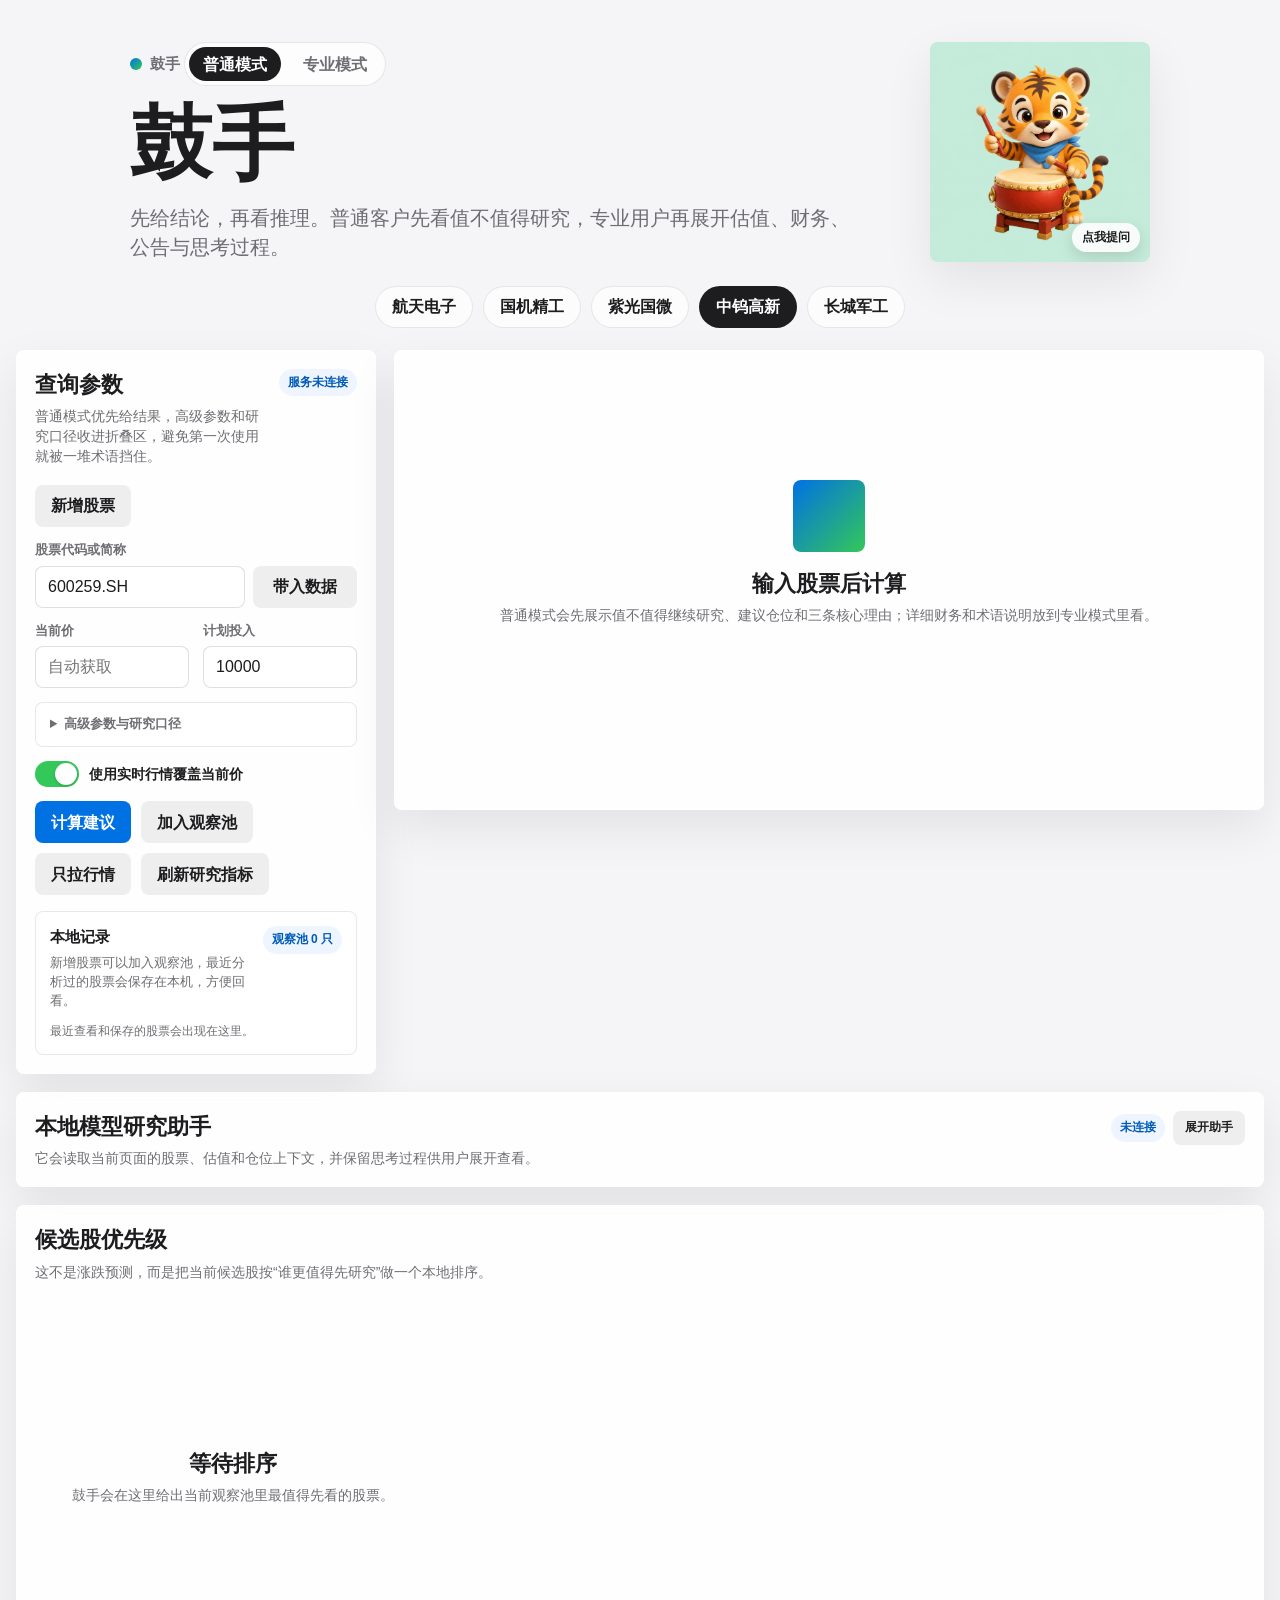
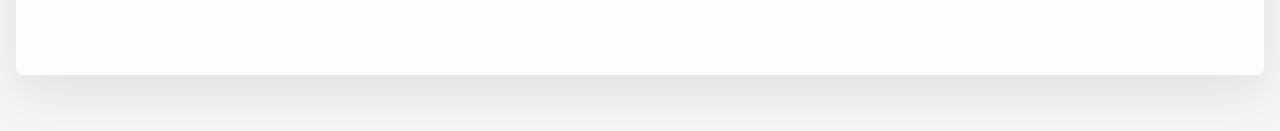
==== commit 95e98d28: "Remove packaging and fine-tuning assets from repo" ====
--- a/web/index.html
+++ b/web/index.html
@@ -3,7 +3,7 @@
   <head>
     <meta charset="utf-8" />
     <meta name="viewport" content="width=device-width, initial-scale=1" />
-    <link rel="icon" href="assets/stock-guard.ico" />
+    <link rel="icon" href="assets/stock-guard-icon.png" />
     <title>鼓手</title>
     <link rel="stylesheet" href="styles.css" />
   </head>
